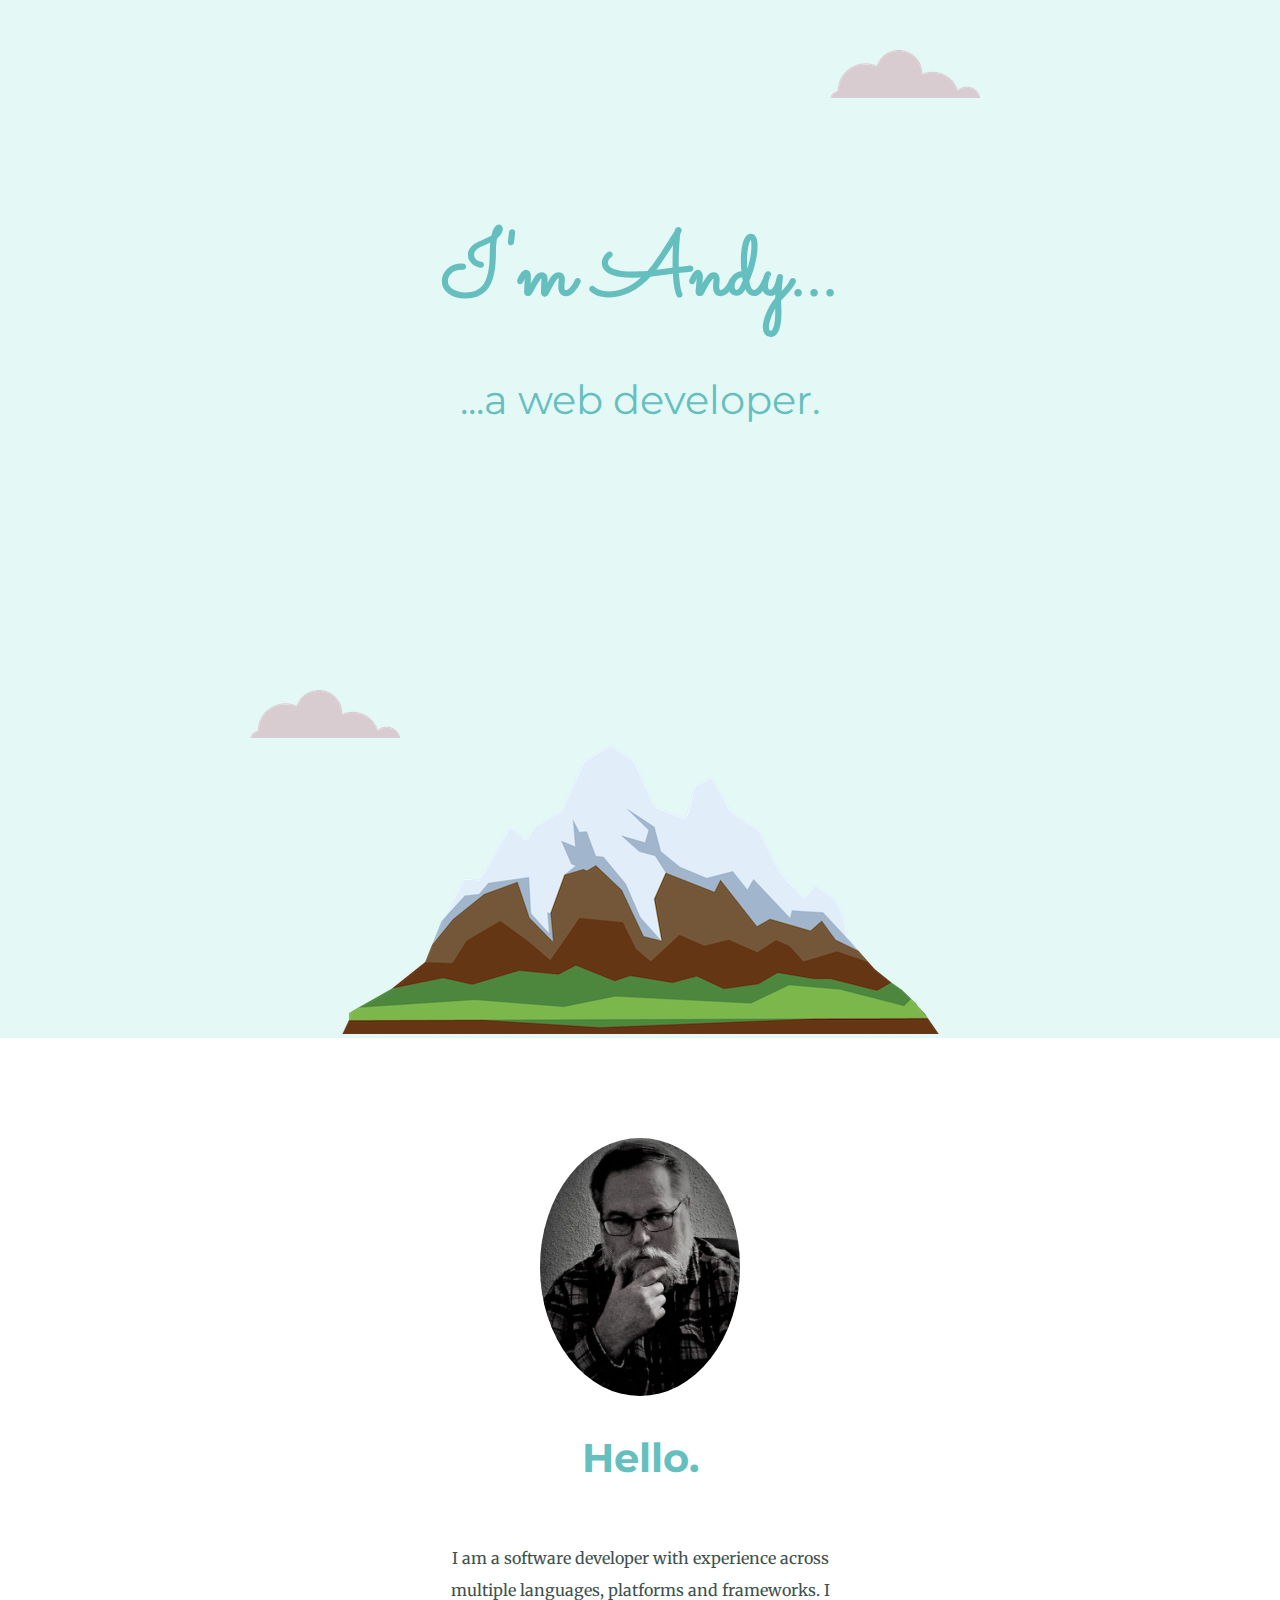
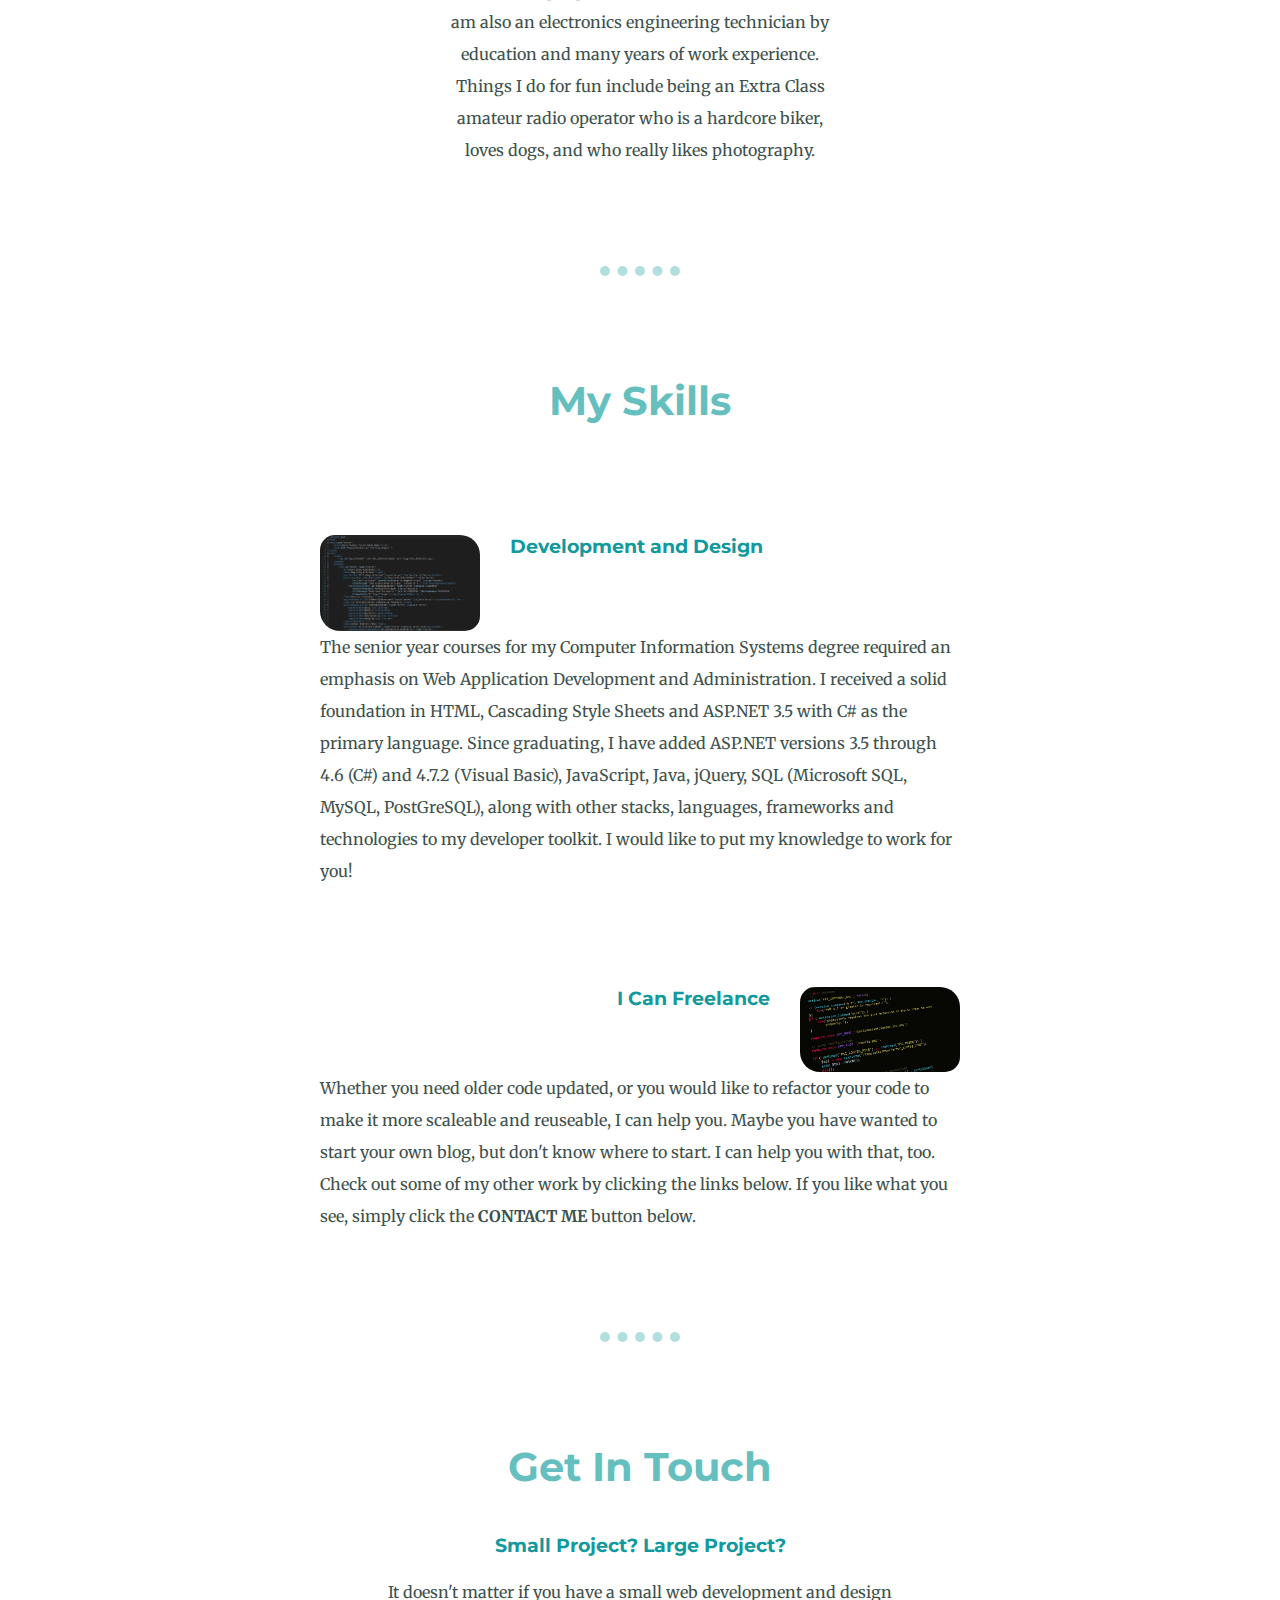
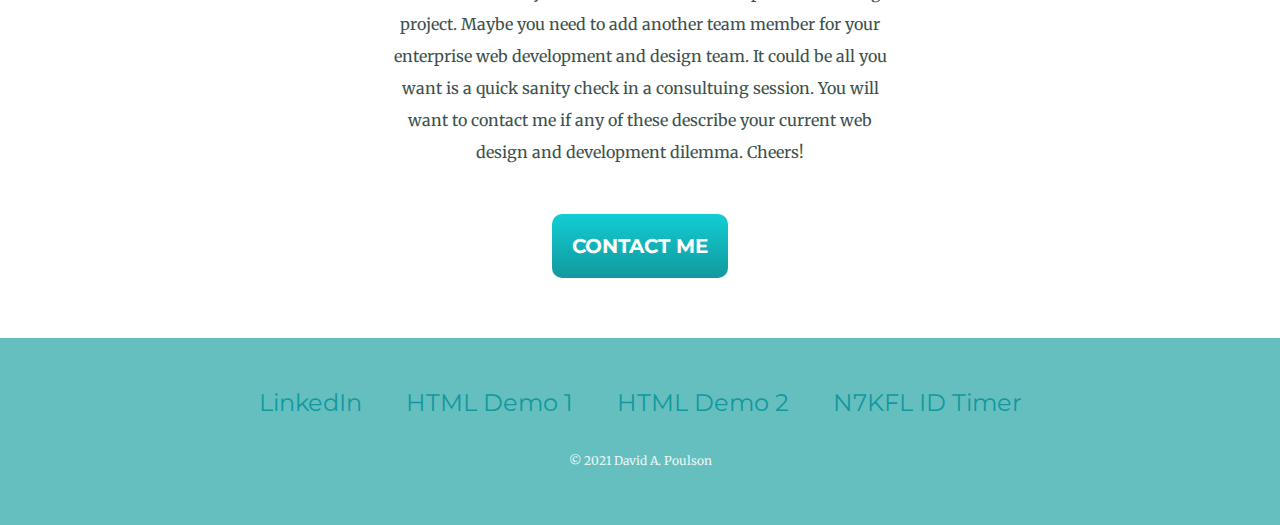
==== index.html @ bb51e8e9 "Added initial files for CV web site" ====
﻿<!DOCTYPE html>

<html lang="en" xmlns="http://www.w3.org/1999/xhtml">
<head>
    <meta charset="utf-8" />
    <title>Andy Poulson - Web Developer and Designer</title>
    <link href="images/SpchBal-InitA.ico" rel="icon" />
    <link href="css/styles.css" rel="stylesheet" />
    <link href="https://fonts.googleapis.com/css2?family=Sacramento&display=swap&family=Merriweather&family=Montserrat" rel="stylesheet" />
    <script src="scripts/APWebDev.js"></script>
</head>
<body>
    <!-- div means 'content division element' -->
    <div class="top-container">
        <img class="top-cloud" src="images/cloud.png" alt="cloud-img" />
        <h1>I'm Andy...</h1>
        <h2 class="webdev">...a web developer.</h2>
        <img class="bottom-cloud" src="images/cloud.png" alt="cloud-img" />
        <img class="mountain" src="images/mountain.png" alt="mountain-img" />
    </div>

    <div class="middle-container">

        <div class="profile">
            <img class="main-img" src="images/DAP CV-Icarus-3.jpg" alt="Older devs rock!">
            <h2>Hello.</h2>
            <p class="intro">
                I am a software developer with experience across multiple languages, platforms and frameworks.
                I am also an electronics engineering technician by education and many years of work experience.<br />  
                Things I do for fun include being an Extra Class amateur radio operator who is a hardcore biker, loves dogs, and who really likes photography.
            </p>
        </div>

        <hr>

        <div class="skills">

            <h2>My Skills</h2>

            <div class="skill-row">
                <img class="skill-row-img1" src="images/VS 2017 IDE2.png" alt="My work example">
                <h3>Development and Design</h3>
                <p class="skill-desc1">
                    The senior year courses for my Computer Information Systems degree required an emphasis on Web Application Development and Administration.  I
                    received a solid foundation in HTML, Cascading Style Sheets and ASP.NET 3.5 with C# as the primary language.  Since graduating, I have added
                    ASP.NET versions 3.5 through 4.6 (C#) and 4.7.2 (Visual Basic), JavaScript, Java, jQuery, SQL (Microsoft SQL, MySQL, PostGreSQL), along with
                    other stacks, languages, frameworks and technologies to my developer toolkit.  I would like to put my knowledge to work for you!
                </p>
            </div>

            <div class="skill-row">
                <img class="skill-row-img2" src="images/work i could do.jpeg" alt="Work I can do">
                <h3 class="freelance">I Can Freelance</h3>
                <p class="skill-desc2">
                    Whether you need older code updated, or you would like to refactor your code to make it more scaleable and reuseable, I can help you.  
                    Maybe you have wanted to start your own blog, but don't know where to start.  I can help you with that, too.  Check out some of my other work by
                    clicking the links below.  If you like what you see, simply click the <strong>CONTACT ME</strong> button below.
                </p>
            </div>

        </div>

        <hr>

        <div class="contact-me">
            <h2>Get In Touch</h2>
            <h3>Small Project?  Large Project?</h3>
            <p>
                It doesn't matter if you have a small web development and design project.  Maybe you need to add another team member for your enterprise web development 
                and design team.  It could be all you want is a quick sanity check in a consultuing session.  You will want to contact me if any of these describe your 
                current web design and development dilemma.  Cheers!
            </p>
            <a class="btn" href="mailto:ace_consulting@pacbell.net">CONTACT ME</a>
        </div>

    </div>

    <div class="bottom-container">
        <a class="footer-link" href="https://www.linkedin.com/in/andypoulson/">LinkedIn</a>
        <a class="footer-link" href="HTML Demo1/index.html">HTML Demo 1</a>
        <a class="footer-link" href="HTML Demo2/HTML Challenge.html">HTML Demo 2</a>
        <a class="footer-link" href="javascript:void(0);" onclick="timerWindow()">N7KFL ID Timer</a>
        <p class="copyright">&copy; 2021 David A. Poulson</p>
    </div>
</body>
</html>
---- css/styles.css ----
﻿body {
    margin: 0;
    text-align: center;
    font-family: 'Merriweather', serif;
    color: #40514E;
}

a {
    color: #11999E;
    text-decoration: none;
}

a:hover {
     color: #EAF6F6;
}

h1 {
    margin: 110px auto 0 auto;
    font-family: "Sacramento", cursive;
    font-size: 5.65rem; /* The 'rem' calls the "root em" which causes the font to remain the same size regardless of parent 
                            or downstream font size changes.  Easier to debug and less likely for mistakes to occur.  */
    color: #66BFBF;
}

h2 {
    font-family: "Montserrat", sans-serif;
    font-size: 2.5rem;
    color: #66BFBF;
    padding-bottom: 10px;
}

h3 {
    font-family: "Montserrat", sans-serif;
    color: #11999E;
}

hr {
    border-style: none;
    border-top-style: dotted;
    border-color: #66BFBF;
    opacity: 0.5;
    border-width: 10px;
    width: 80px;
    margin: 100px auto;
}

p {
    line-height: 2;
}

.top-container {
    background-color: #E4F9F5;
    position: relative;
    padding-top: 100px;
}

.middle-container {
    margin: 100px 0px 30px 0px;
}

.bottom-container {
    padding: 50px 0 20px;
    background-color: #66BFBF;
    color: #EAF6F6;
    position: relative;
}

.top-cloud {
    position: absolute;
    right: 300px;
    top: 50px;
}

.bottom-cloud {
    position: absolute;
    left: 250px;
    bottom: 300px;
}

.mountain {
    padding-top: 210px;
}

.main-img {
    border-radius: 50%;
    width: 200px;
}

.intro {
    width: 30%;
    margin: 50px auto;
}

.webdev {
    font-weight: normal;
}


.skill-row {
    width: 50%;
    margin: 100px auto;
    text-align: left;
}

.skill-row-img1 {
    width: 25%;
    border-radius: 15px 20px;
    float: left;
    margin-right: 30px;
}

.skill-row-img2 {
    width: 25%;
    border-radius: 15px 20px;
    float: right;
    margin-left: 30px;
}

.skill-desc1 {
    clear: left;
}

.skill-desc2 {
    clear: right;
}

.freelance {
    text-align: right;
}

.contact-me {
    position: relative;
    margin: 40px auto 30px;
    width: 40%;
}

.btn {
    -webkit-border-radius: 10px;
    -moz-border-radius: 10px;
    background: #11CDD4;
    background-image: -webkit-linear-gradient(top, #11CDD4, #11999E);
    background-image: -moz-linear-gradient(top, #11CDD4, #11999E);
    background-image: -ms-linear-gradient(top, #11CDD4, #11999E);
    background-image: -o-linear-gradient(top, #11CDD4, #11999E);
    background-image: linear-gradient(to bottom, #11CDD4, #11999E);
    border-radius: 10px;
    color: #FFFFFF;
    font-family: "Montserrat", sans-serif;
    font-size: 20px;
    font-weight: bold;
    padding: 20px;
    margin: 30px auto;
    background-color: #11999E;
    text-decoration: none;
    display: inline-block;
    cursor: pointer;
    text-align: center;
}

.btn:hover {
    background: #3cb0fd;
    background-image: -webkit-linear-gradient(top, #30E3CB, #2BC4AD);
    background-image: -moz-linear-gradient(top, #30E3CB, #2BC4AD);
    background-image: -ms-linear-gradient(top, #30E3CB, #2BC4AD);
    background-image: -o-linear-gradient(top, #30E3CB, #2BC4AD);
    background-image: linear-gradient(to bottom, #30E3CB, #2BC4AD);
    text-decoration: none;
}

.footer-link {
    font-family: "Montserrat", sans-serif;
    font-size: 1.5rem;
    margin: 10px 20px; 
}

.copyright {
    color: #EAF6F6;
    font-size: 0.75rem;
    padding: 20px 0;
}
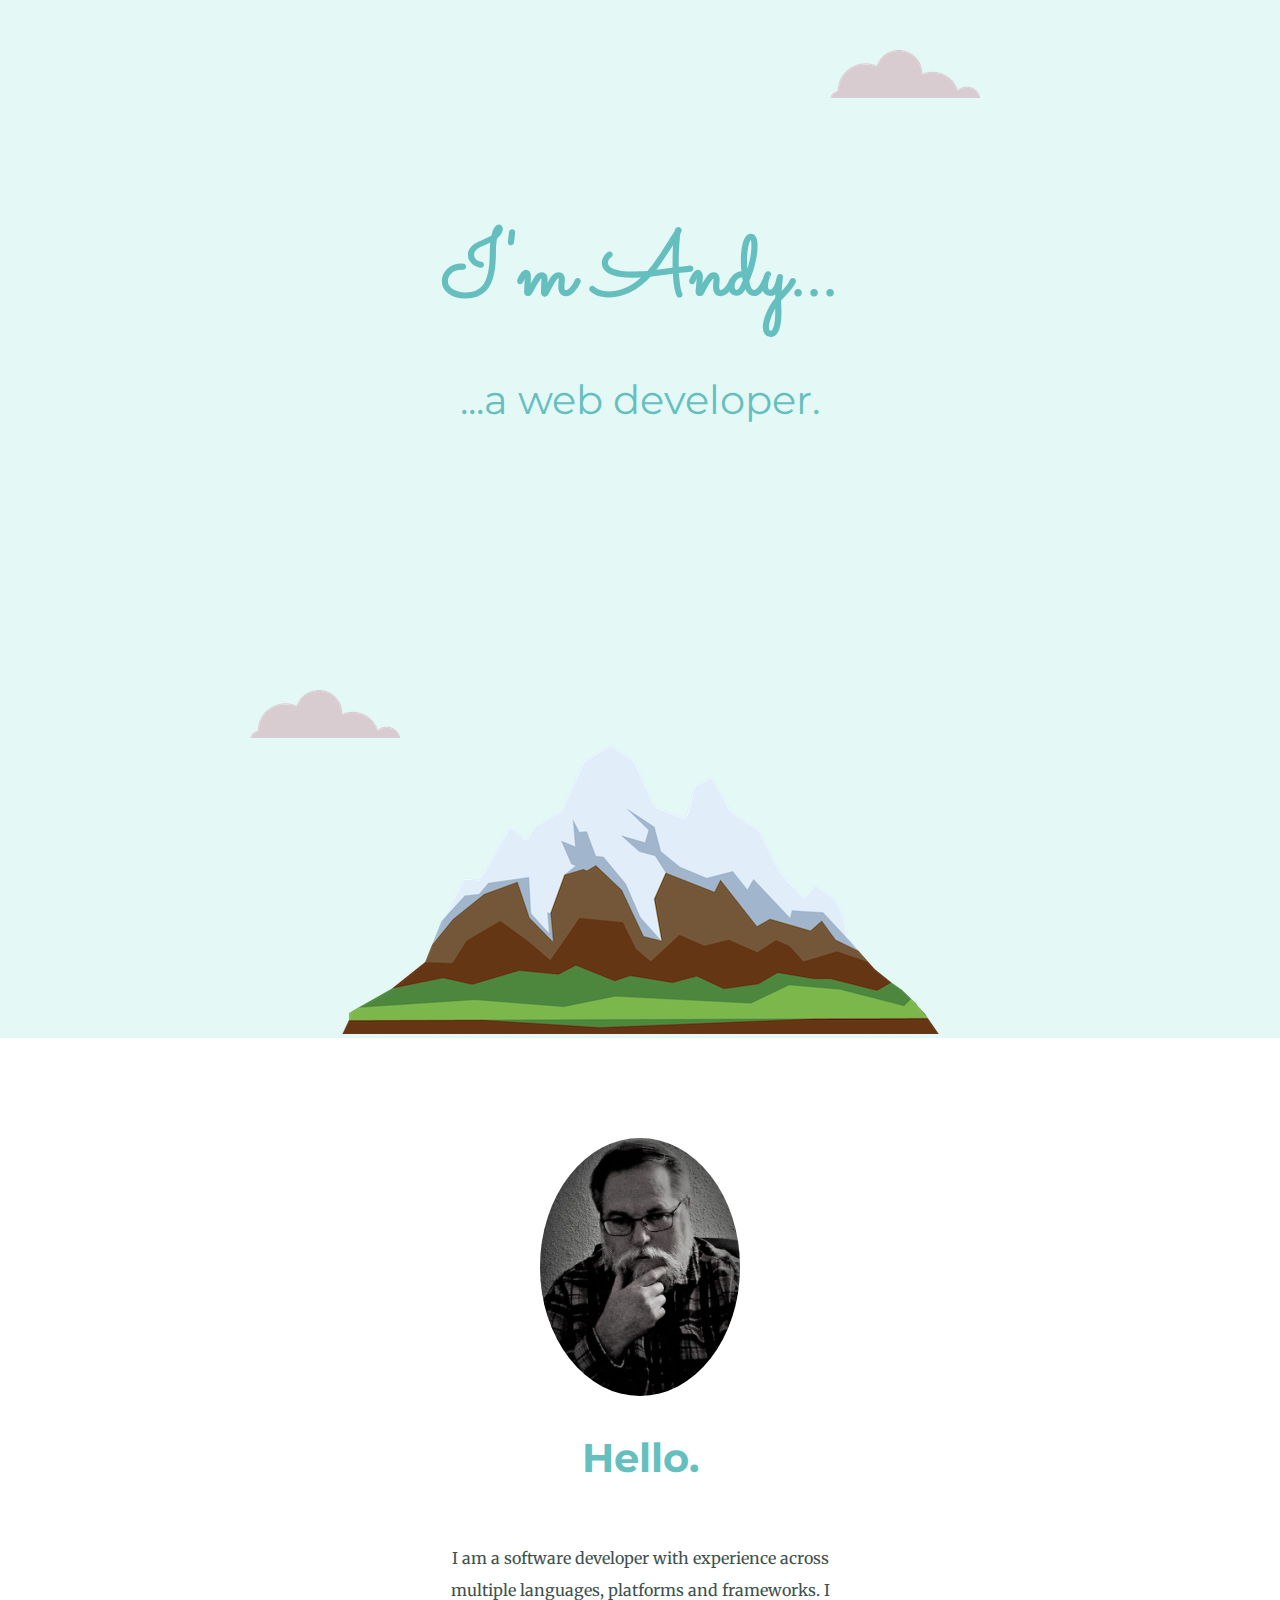
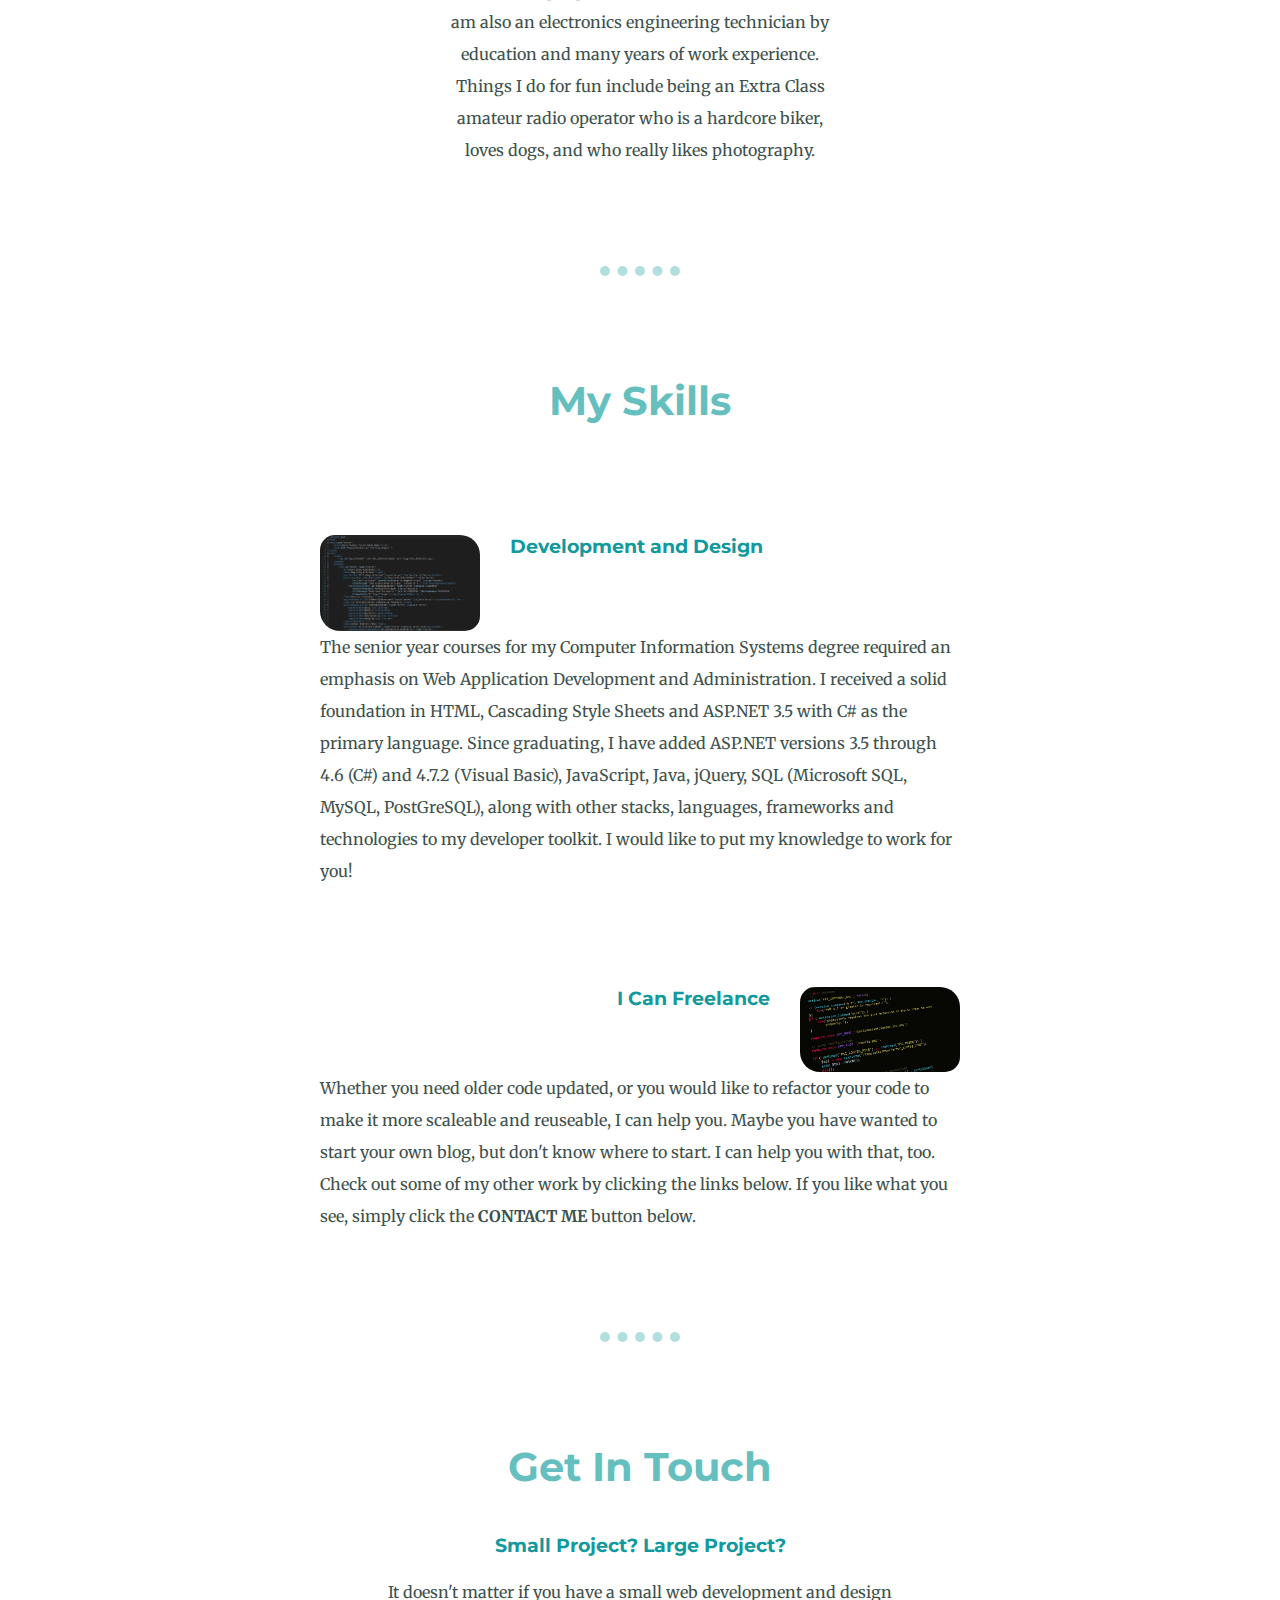
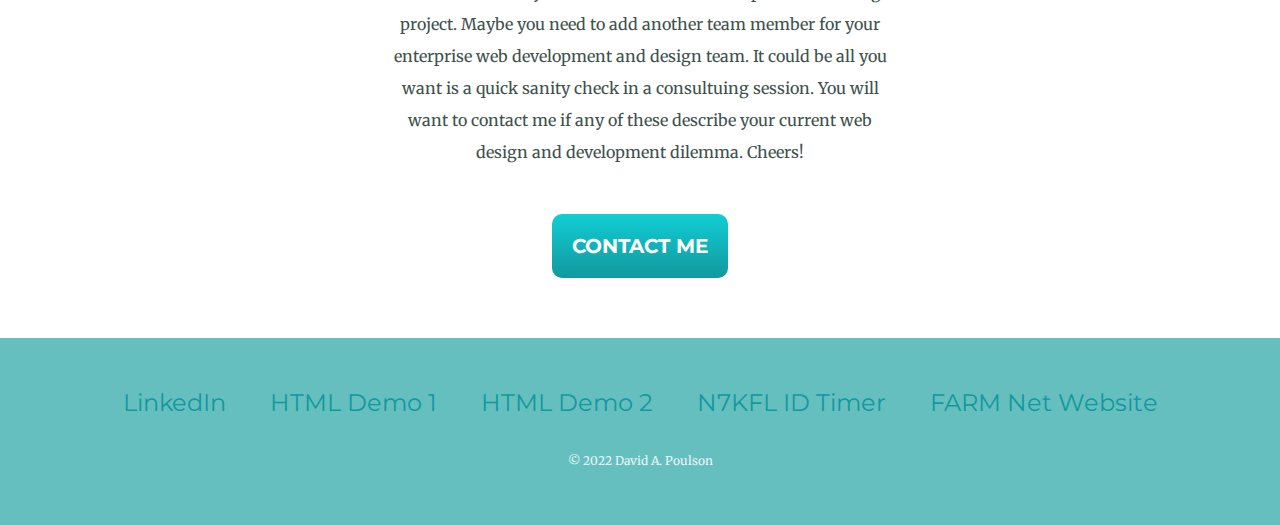
==== commit a563c4f3: "Update index.html" ====
--- a/index.html
+++ b/index.html
@@ -80,7 +80,8 @@
         <a class="footer-link" href="HTML Demo1/index.html">HTML Demo 1</a>
         <a class="footer-link" href="HTML Demo2/HTML Challenge.html">HTML Demo 2</a>
         <a class="footer-link" href="javascript:void(0);" onclick="timerWindow()">N7KFL ID Timer</a>
-        <p class="copyright">&copy; 2021 David A. Poulson</p>
+        <a class="footer-link" href="https://www.farmnetweb.net">FARM Net Website</a>
+        <p class="copyright">&copy; 2022 David A. Poulson</p>
     </div>
 </body>
-</html>+</html>
